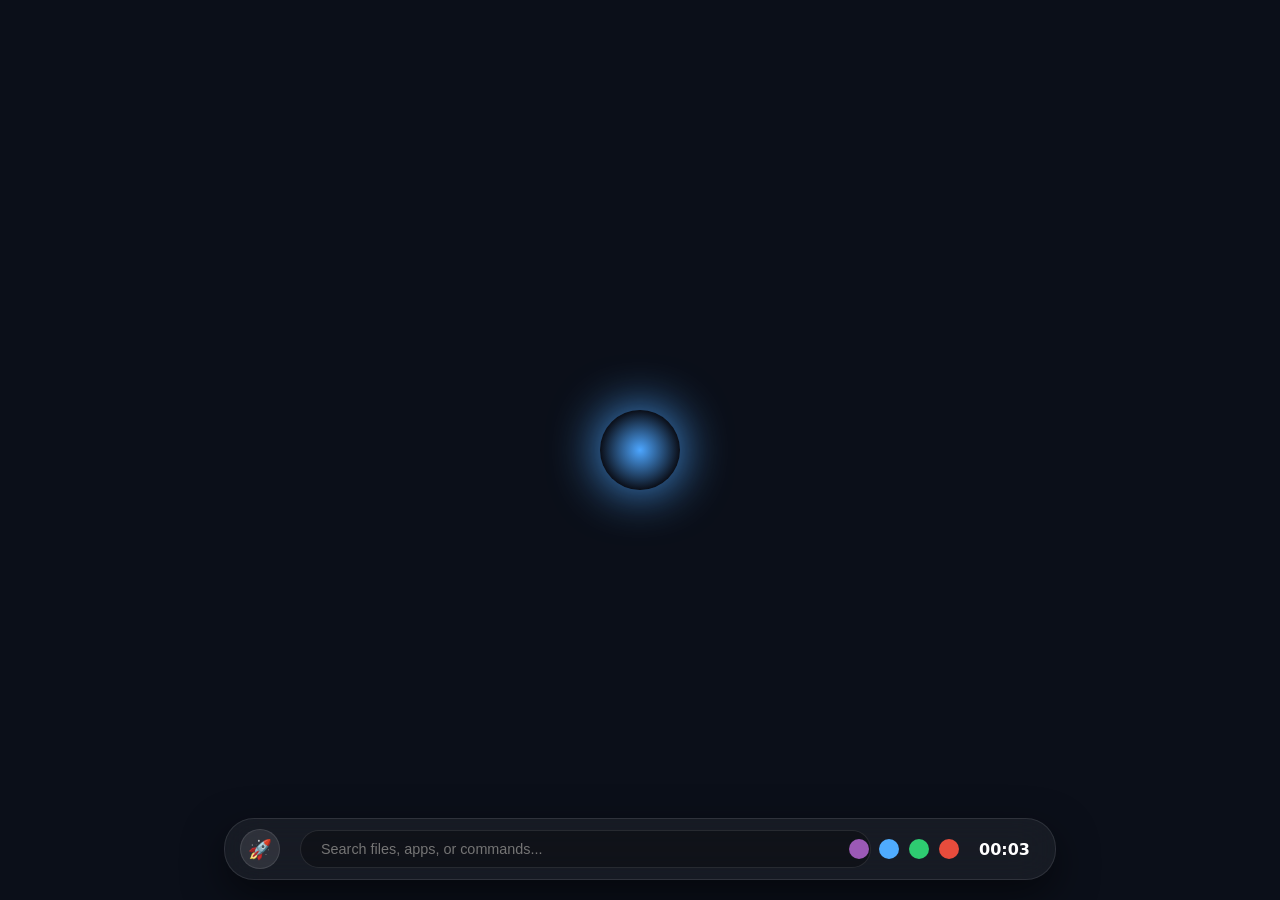
==== frontend/index.html @ bdd7f191 "Project Phase-1" ====
<!DOCTYPE html>
<html lang="en">
<head>
    <meta charset="UTF-8">
    <meta name="viewport" content="width=device-width, initial-scale=1.0">
    <title>Orbit OS</title>
    <link rel="stylesheet" href="css/base.css">
    <link rel="stylesheet" href="css/aurora.css">
    <link rel="stylesheet" href="css/taskbar.css">
    <link rel="stylesheet" href="css/windows.css">
</head>
<body data-theme="blue">

    <div class="aurora-bg"></div>

    <div class="orbit-container" id="orbitContainer">
        <div class="orbit-core" id="orbitCore"></div>
        </div>

    <div id="windowContainer"></div>

    <div class="taskbar">
        <button class="launcher-btn" id="launcherBtn">🚀</button>
        
        <div class="omnibar">
            <input type="text" placeholder="Search files, apps, or commands..." id="omnibarInput">
        </div>
        
        <div class="theme-switcher" id="themeSwitcher">
            <div class="theme-dot" data-theme="purple" style="background: #9b59b6;"></div>
            <div class="theme-dot" data-theme="blue" style="background: #4facfe;"></div>
            <div class="theme-dot" data-theme="green" style="background: #2ecc71;"></div>
            <div class="theme-dot" data-theme="red" style="background: #e74c3c;"></div>
        </div>
        
        <div class="clock" id="taskbarClock">00:00</div>
    </div>

    <script src="js/theme.js"></script>
    <script src="js/orbit.js"></script>
    <script src="js/windows.js"></script>
    <script src="js/omnibar.js"></script>

</body>
</html>
---- frontend/css/base.css ----
/* Dynamic Theming via CSS Custom Properties */
:root {
    --theme-hue: 210; /* Default Blue */
    --accent: hsl(var(--theme-hue), 100%, 65%);
    --bg-dark: #0b0f19;
    --text-main: #ffffff;
    --glass-bg: rgba(255, 255, 255, 0.05);
    --glass-border: rgba(255, 255, 255, 0.1);
}

/* Theme overrides activated by JS */
body[data-theme="purple"] { --theme-hue: 275; }
body[data-theme="blue"] { --theme-hue: 210; }
body[data-theme="green"] { --theme-hue: 145; }
body[data-theme="red"] { --theme-hue: 0; }

body, html {
    margin: 0;
    padding: 0;
    width: 100vw;
    height: 100vh;
    overflow: hidden;
    font-family: system-ui, -apple-system, sans-serif;
    color: var(--text-main);
    background-color: var(--bg-dark);
}

/* =========================================
   Orbit Launcher Layout 
========================================= */
.orbit-container {
    position: absolute;
    top: 50%;
    left: 50%;
    width: 100vw;
    height: 100vh;
    transform: translate(-50%, -50%);
    pointer-events: none; /* Let clicks pass through empty space */
}

.orbit-core {
    position: absolute;
    top: 50%;
    left: 50%;
    transform: translate(-50%, -50%);
    width: 80px;
    height: 80px;
    background: radial-gradient(circle, var(--accent), transparent 70%);
    border-radius: 50%;
    box-shadow: 0 0 50px var(--accent);
    pointer-events: auto;
    cursor: pointer;
    animation: corePulse 3s infinite alternate;
}

.app-orb {
    position: absolute;
    top: 50%;
    left: 50%;
    width: 60px;
    height: 60px;
    background: var(--glass-bg);
    border: 1px solid var(--glass-border);
    backdrop-filter: blur(8px);
    border-radius: 50%;
    display: flex;
    flex-direction: column;
    justify-content: center;
    align-items: center;
    pointer-events: auto;
    cursor: pointer;
    transition: transform 0.2s, box-shadow 0.2s;
}

.app-orb:hover {
    transform: scale(1.1) !important; /* Overrides JS positioning scale */
    box-shadow: 0 0 20px var(--accent);
    border-color: var(--accent);
}

.app-orb-icon {
    font-size: 24px;
}

.app-orb-label {
    position: absolute;
    bottom: -25px;
    font-size: 12px;
    opacity: 0;
    transition: opacity 0.2s;
    white-space: nowrap;
}

.app-orb:hover .app-orb-label {
    opacity: 1;
}

@keyframes corePulse {
    from { transform: translate(-50%, -50%) scale(0.9); }
    to { transform: translate(-50%, -50%) scale(1.1); box-shadow: 0 0 80px var(--accent); }
}
---- frontend/css/aurora.css ----
.aurora-bg {
    position: absolute;
    top: 0; left: 0;
    width: 100%; height: 100%;
    background: radial-gradient(circle at 50% 50%, var(--bg-dark), #000000);
    z-index: -10;
    overflow: hidden;
}

.aurora-bg::after {
    content: '';
    position: absolute;
    top: -50%; left: -50%;
    width: 200%; height: 200%;
    background: 
        radial-gradient(circle at 50% 50%, rgba(255,255,255,0.03), transparent 60%),
        conic-gradient(from 0deg, transparent, var(--accent), transparent 30%);
    animation: rotateAurora 25s linear infinite;
    opacity: 0.4;
    filter: blur(60px);
}

@keyframes rotateAurora {
    100% { transform: rotate(360deg); }
}
---- frontend/css/taskbar.css ----
/* frontend/css/taskbar.css */
.taskbar {
    position: absolute;
    bottom: 20px;
    left: 50%;
    transform: translateX(-50%);
    width: 90%;
    max-width: 800px;
    height: 60px;
    background: var(--glass-bg);
    backdrop-filter: blur(20px);
    border: 1px solid var(--glass-border);
    border-radius: 30px;
    display: flex;
    align-items: center;
    padding: 0 15px;
    box-shadow: 0 15px 40px rgba(0, 0, 0, 0.5);
    z-index: 1000;
}

.launcher-btn {
    background: rgba(255, 255, 255, 0.1);
    border: 1px solid var(--glass-border);
    border-radius: 50%;
    width: 40px;
    height: 40px;
    font-size: 1.2rem;
    cursor: pointer;
    transition: background 0.2s, transform 0.2s;
    display: flex;
    justify-content: center;
    align-items: center;
}

.launcher-btn:hover {
    background: var(--accent);
    transform: scale(1.05);
}

.omnibar {
    flex-grow: 1;
    margin: 0 20px;
}

.omnibar input {
    width: 100%;
    background: rgba(0, 0, 0, 0.3);
    border: 1px solid var(--glass-border);
    border-radius: 20px;
    padding: 10px 20px;
    color: var(--text-main);
    font-size: 0.9rem;
    outline: none;
    transition: border-color 0.3s;
}

.omnibar input:focus {
    border-color: var(--accent);
}

.theme-switcher {
    display: flex;
    gap: 10px;
    margin-right: 20px;
}

.theme-dot {
    width: 16px;
    height: 16px;
    border-radius: 50%;
    cursor: pointer;
    border: 2px solid transparent;
    transition: transform 0.2s, border-color 0.2s;
}

.theme-dot:hover {
    transform: scale(1.2);
    border-color: #ffffff;
}

.clock {
    font-weight: bold;
    font-size: 1rem;
    padding-right: 10px;
}
---- frontend/css/windows.css ----
/* frontend/css/windows.css */
.os-window {
    position: absolute;
    top: 20%;
    left: 20%;
    width: 600px;
    height: 400px;
    background: rgba(15, 20, 30, 0.85);
    backdrop-filter: blur(25px);
    border: 1px solid var(--accent);
    border-radius: 12px;
    box-shadow: 0 20px 50px rgba(0, 0, 0, 0.6);
    display: flex;
    flex-direction: column;
    overflow: hidden;
    /* Required for the 3D tilt effect */
    transform-style: preserve-3d;
    perspective: 1000px;
}

.window-header {
    height: 40px;
    background: rgba(255, 255, 255, 0.05);
    display: flex;
    align-items: center;
    padding: 0 15px;
    cursor: grab;
    border-bottom: 1px solid var(--glass-border);
    user-select: none;
}

.window-header:active {
    cursor: grabbing;
}

.window-title {
    flex-grow: 1;
    font-weight: 600;
    font-size: 0.9rem;
    letter-spacing: 1px;
}

.window-controls {
    display: flex;
    gap: 8px;
}

.win-btn {
    width: 12px;
    height: 12px;
    border-radius: 50%;
    border: none;
    cursor: pointer;
}

.btn-close { background: #ff5f56; }
.btn-min { background: #ffbd2e; }
.btn-max { background: #27c93f; }

.window-content {
    flex-grow: 1;
    padding: 20px;
    overflow-y: auto;
}
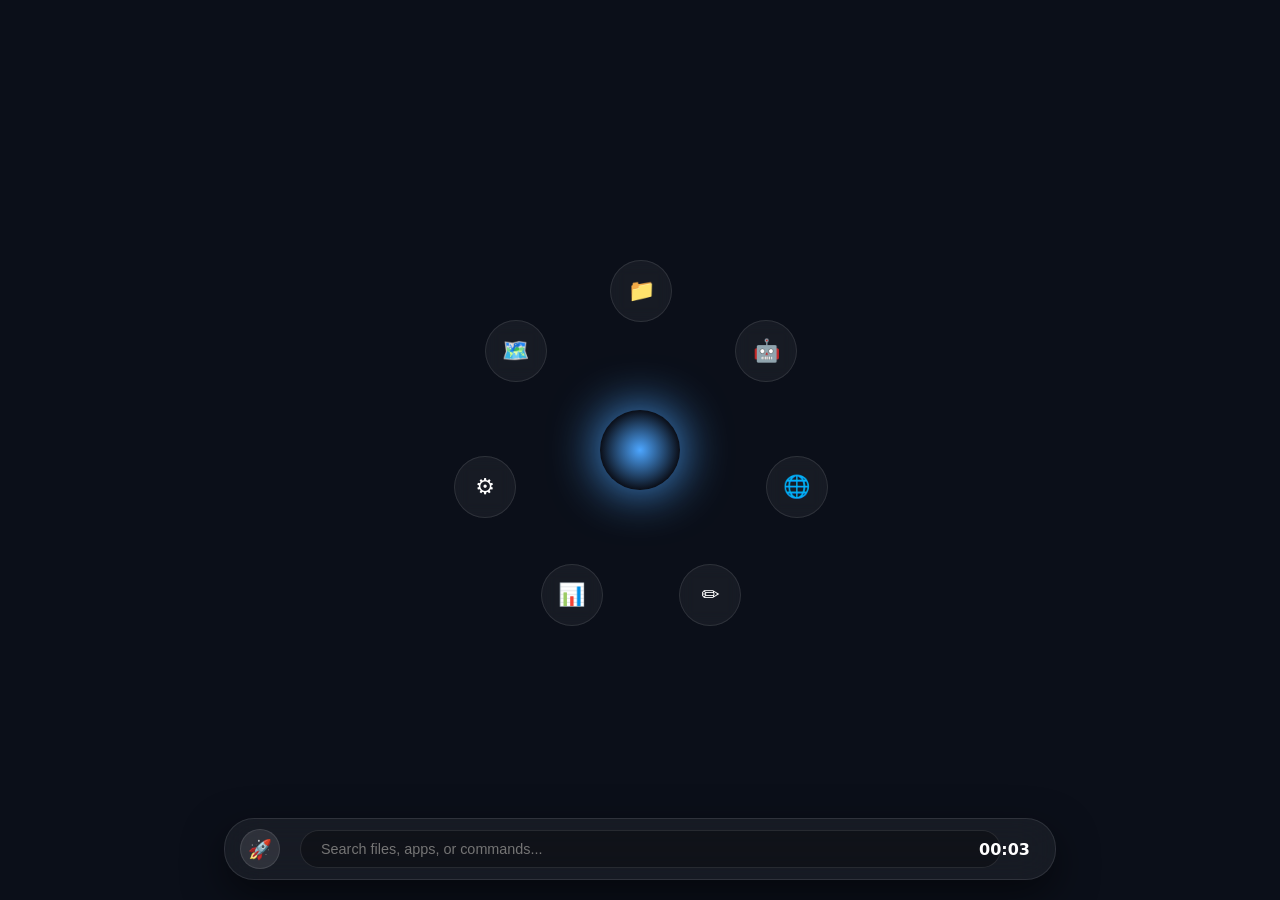
==== commit 9ac3c63a: "Project Phase-1" ====
--- a/frontend/index.html
+++ b/frontend/index.html
@@ -6,6 +6,7 @@
     <title>Orbit OS</title>
     <link rel="stylesheet" href="css/base.css">
     <link rel="stylesheet" href="css/aurora.css">
+    <link rel="stylesheet" href="css/apps.css">
     <link rel="stylesheet" href="css/taskbar.css">
     <link rel="stylesheet" href="css/windows.css">
 </head>
@@ -15,24 +16,17 @@
 
     <div class="orbit-container" id="orbitContainer">
         <div class="orbit-core" id="orbitCore"></div>
-        </div>
+    </div>
 
     <div id="windowContainer"></div>
 
     <div class="taskbar">
         <button class="launcher-btn" id="launcherBtn">🚀</button>
-        
+
         <div class="omnibar">
             <input type="text" placeholder="Search files, apps, or commands..." id="omnibarInput">
         </div>
-        
-        <div class="theme-switcher" id="themeSwitcher">
-            <div class="theme-dot" data-theme="purple" style="background: #9b59b6;"></div>
-            <div class="theme-dot" data-theme="blue" style="background: #4facfe;"></div>
-            <div class="theme-dot" data-theme="green" style="background: #2ecc71;"></div>
-            <div class="theme-dot" data-theme="red" style="background: #e74c3c;"></div>
-        </div>
-        
+
         <div class="clock" id="taskbarClock">00:00</div>
     </div>
 
--- a/frontend/css/base.css
+++ b/frontend/css/base.css
@@ -1,6 +1,8 @@
+/* frontend/css/base.css */
+
 /* Dynamic Theming via CSS Custom Properties */
 :root {
-    --theme-hue: 210; /* Default Blue */
+    --theme-hue: 210;
     --accent: hsl(var(--theme-hue), 100%, 65%);
     --bg-dark: #0b0f19;
     --text-main: #ffffff;
@@ -8,11 +10,11 @@
     --glass-border: rgba(255, 255, 255, 0.1);
 }
 
-/* Theme overrides activated by JS */
+/* Theme overrides */
 body[data-theme="purple"] { --theme-hue: 275; }
-body[data-theme="blue"] { --theme-hue: 210; }
-body[data-theme="green"] { --theme-hue: 145; }
-body[data-theme="red"] { --theme-hue: 0; }
+body[data-theme="blue"]   { --theme-hue: 210; }
+body[data-theme="green"]  { --theme-hue: 145; }
+body[data-theme="red"]    { --theme-hue: 0;   }
 
 body, html {
     margin: 0;
@@ -26,8 +28,9 @@
 }
 
 /* =========================================
-   Orbit Launcher Layout 
+   Orbit Container Layout
 ========================================= */
+
 .orbit-container {
     position: absolute;
     top: 50%;
@@ -35,67 +38,5 @@
     width: 100vw;
     height: 100vh;
     transform: translate(-50%, -50%);
-    pointer-events: none; /* Let clicks pass through empty space */
-}
-
-.orbit-core {
-    position: absolute;
-    top: 50%;
-    left: 50%;
-    transform: translate(-50%, -50%);
-    width: 80px;
-    height: 80px;
-    background: radial-gradient(circle, var(--accent), transparent 70%);
-    border-radius: 50%;
-    box-shadow: 0 0 50px var(--accent);
-    pointer-events: auto;
-    cursor: pointer;
-    animation: corePulse 3s infinite alternate;
-}
-
-.app-orb {
-    position: absolute;
-    top: 50%;
-    left: 50%;
-    width: 60px;
-    height: 60px;
-    background: var(--glass-bg);
-    border: 1px solid var(--glass-border);
-    backdrop-filter: blur(8px);
-    border-radius: 50%;
-    display: flex;
-    flex-direction: column;
-    justify-content: center;
-    align-items: center;
-    pointer-events: auto;
-    cursor: pointer;
-    transition: transform 0.2s, box-shadow 0.2s;
-}
-
-.app-orb:hover {
-    transform: scale(1.1) !important; /* Overrides JS positioning scale */
-    box-shadow: 0 0 20px var(--accent);
-    border-color: var(--accent);
-}
-
-.app-orb-icon {
-    font-size: 24px;
-}
-
-.app-orb-label {
-    position: absolute;
-    bottom: -25px;
-    font-size: 12px;
-    opacity: 0;
-    transition: opacity 0.2s;
-    white-space: nowrap;
-}
-
-.app-orb:hover .app-orb-label {
-    opacity: 1;
-}
-
-@keyframes corePulse {
-    from { transform: translate(-50%, -50%) scale(0.9); }
-    to { transform: translate(-50%, -50%) scale(1.1); box-shadow: 0 0 80px var(--accent); }
+    pointer-events: none;
 }
--- a/frontend/css/apps.css
+++ b/frontend/css/apps.css
@@ -0,0 +1,113 @@
+/* frontend/css/apps.css */
+
+/* =========================================
+   App Orbs — Radial Orbit Launcher
+========================================= */
+
+.app-orb {
+    position: absolute;
+    width: 60px;
+    height: 60px;
+    background: var(--glass-bg);
+    border: 1px solid var(--glass-border);
+    backdrop-filter: blur(8px);
+    border-radius: 50%;
+    display: flex;
+    flex-direction: column;
+    justify-content: center;
+    align-items: center;
+    cursor: pointer;
+    transition: transform 0.2s, box-shadow 0.2s, border-color 0.2s;
+    z-index: 10;
+}
+
+.app-orb:hover {
+    transform: scale(1.2) !important;
+    box-shadow: 0 0 20px var(--accent);
+    border-color: var(--accent);
+}
+
+.app-orb-icon {
+    font-size: 22px;
+    line-height: 1;
+}
+
+.app-orb-label {
+    position: absolute;
+    bottom: -24px;
+    font-size: 11px;
+    color: rgba(255, 255, 255, 0.7);
+    opacity: 0;
+    transition: opacity 0.2s;
+    white-space: nowrap;
+    pointer-events: none;
+}
+
+.app-orb:hover .app-orb-label {
+    opacity: 1;
+}
+
+/* =========================================
+   Orbit Core — Center Glowing Orb
+========================================= */
+
+.orbit-core {
+    position: absolute;
+    top: 50%;
+    left: 50%;
+    transform: translate(-50%, -50%);
+    width: 80px;
+    height: 80px;
+    background: radial-gradient(circle, var(--accent), transparent 70%);
+    border-radius: 50%;
+    box-shadow: 0 0 50px var(--accent);
+    pointer-events: auto;
+    cursor: pointer;
+    animation: corePulse 3s infinite alternate;
+    z-index: 5;
+}
+
+@keyframes corePulse {
+    from { transform: translate(-50%, -50%) scale(0.9); }
+    to   { transform: translate(-50%, -50%) scale(1.1); box-shadow: 0 0 80px var(--accent); }
+}
+
+/* =========================================
+   Toast Notifications
+========================================= */
+
+#toastContainer {
+    position: fixed;
+    bottom: 90px;
+    right: 20px;
+    z-index: 9999;
+    display: flex;
+    flex-direction: column;
+    gap: 8px;
+}
+
+.toast {
+    background: rgba(15, 20, 30, 0.9);
+    border: 1px solid var(--glass-border);
+    backdrop-filter: blur(10px);
+    color: #ffffff;
+    padding: 10px 18px;
+    border-radius: 10px;
+    font-size: 0.85rem;
+    animation: toastIn 0.3s ease forwards;
+    box-shadow: 0 4px 20px rgba(0, 0, 0, 0.4);
+}
+
+.toast.hide {
+    animation: toastOut 0.3s ease forwards;
+}
+
+@keyframes toastIn {
+    from { opacity: 0; transform: translateX(40px); }
+    to   { opacity: 1; transform: translateX(0); }
+}
+
+@keyframes toastOut {
+    from { opacity: 1; transform: translateX(0); }
+    to   { opacity: 0; transform: translateX(40px); }
+}
--- a/frontend/css/taskbar.css
+++ b/frontend/css/taskbar.css
@@ -30,6 +30,7 @@
     display: flex;
     justify-content: center;
     align-items: center;
+    flex-shrink: 0;
 }
 
 .launcher-btn:hover {
@@ -58,28 +59,10 @@
     border-color: var(--accent);
 }
 
-.theme-switcher {
-    display: flex;
-    gap: 10px;
-    margin-right: 20px;
-}
-
-.theme-dot {
-    width: 16px;
-    height: 16px;
-    border-radius: 50%;
-    cursor: pointer;
-    border: 2px solid transparent;
-    transition: transform 0.2s, border-color 0.2s;
-}
-
-.theme-dot:hover {
-    transform: scale(1.2);
-    border-color: #ffffff;
-}
-
 .clock {
     font-weight: bold;
     font-size: 1rem;
     padding-right: 10px;
+    flex-shrink: 0;
+    color: var(--text-main);
 }
--- a/frontend/css/windows.css
+++ b/frontend/css/windows.css
@@ -1,4 +1,5 @@
 /* frontend/css/windows.css */
+
 .os-window {
     position: absolute;
     top: 20%;
@@ -13,9 +14,15 @@
     display: flex;
     flex-direction: column;
     overflow: hidden;
-    /* Required for the 3D tilt effect */
     transform-style: preserve-3d;
     perspective: 1000px;
+    transition: opacity 0.2s ease, transform 0.2s ease;
+}
+
+.os-window.minimized {
+    opacity: 0;
+    pointer-events: none;
+    transform: scale(0.95) translateY(20px);
 }
 
 .window-header {
@@ -51,14 +58,20 @@
     border-radius: 50%;
     border: none;
     cursor: pointer;
+    transition: opacity 0.2s;
+}
+
+.win-btn:hover {
+    opacity: 0.75;
 }
 
 .btn-close { background: #ff5f56; }
-.btn-min { background: #ffbd2e; }
-.btn-max { background: #27c93f; }
+.btn-min   { background: #ffbd2e; }
+.btn-max   { background: #27c93f; }
 
 .window-content {
     flex-grow: 1;
     padding: 20px;
     overflow-y: auto;
+    color: rgba(255, 255, 255, 0.8);
 }
